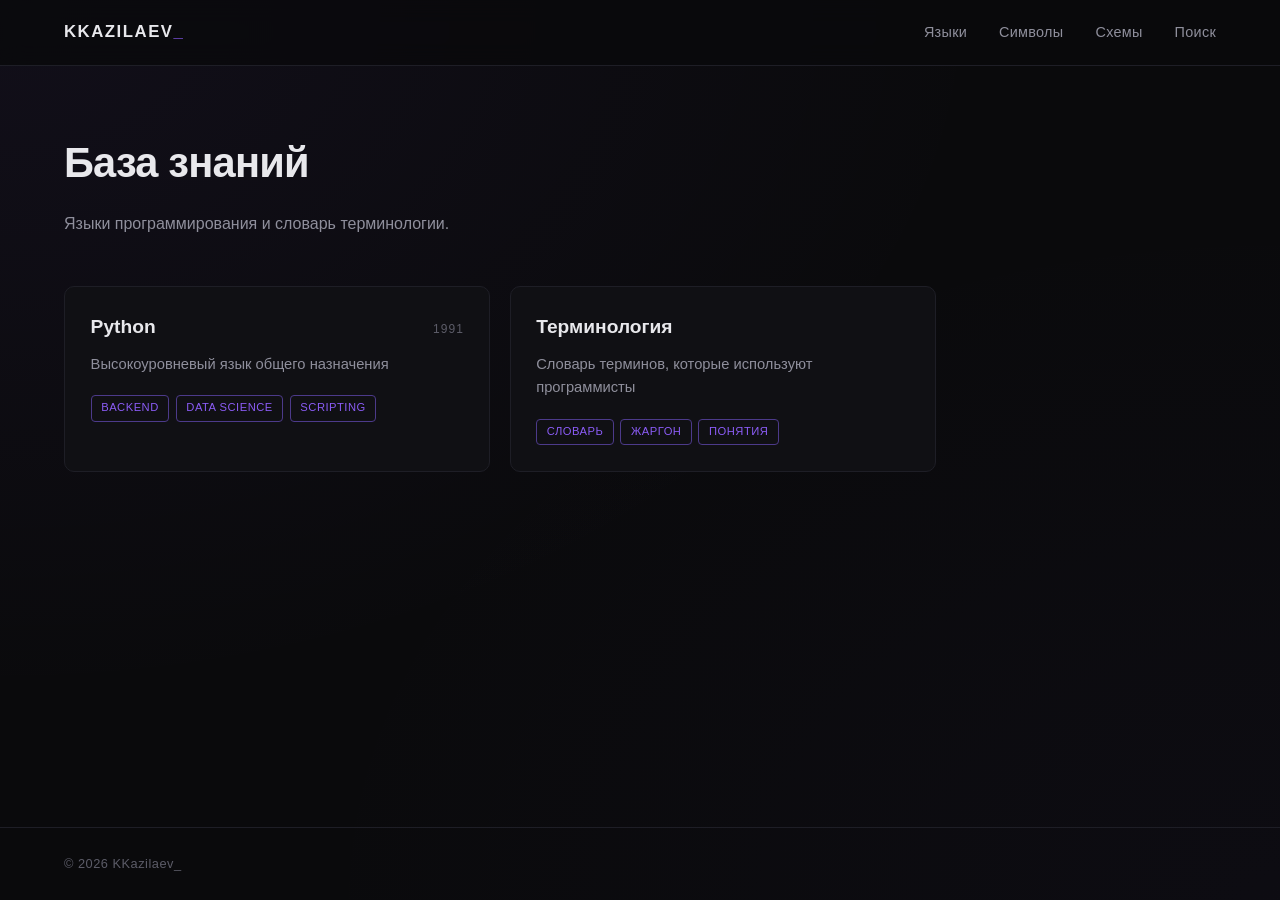
==== languages/index.html @ 0dccd9fa "Initial commit: Arsenal project" ====
<!DOCTYPE html>
<html lang="ru">
<head>
    <meta charset="UTF-8">
    <meta name="viewport" content="width=device-width, initial-scale=1.0">
    <title>База знаний — KKazilaev_</title>
    <link rel="stylesheet" href="../global.css">
</head>
<body>

    <header class="nav">
        <div class="nav__logo">KKazilaev<span>_</span></div>
        <nav class="nav__menu">
            <a href="../languages/">Языки</a>
            <a href="../symbols/">Символы</a>
            <a href="../schemes/">Схемы</a>
            <a href="../search/">Поиск</a>
        </nav>
    </header>

    <main class="page">
        <h1 class="page__title">База знаний</h1>
        <p class="page__subtitle">Языки программирования и словарь терминологии.</p>

        <div id="list" class="cards"></div>
    </main>

    <footer class="footer">
        <p>© 2026 KKazilaev_</p>
    </footer>

    <script>
        function esc(str) {
            if (str == null) return '';
            return String(str)
                .replace(/&/g, '&amp;')
                .replace(/</g, '&lt;')
                .replace(/>/g, '&gt;');
        }

        function cardUrl(item) {
            if (item.type === 'terms') return './terms.html';
            return `./lang.html?id=${item.id}`;
        }

        async function loadList() {
            const list = document.getElementById('list');

            try {
                const res  = await fetch('../data/index.json');
                const data = await res.json();

                const items = data.items || data.languages || [];

                if (!items.length) {
                    list.innerHTML = '<p class="empty">Пока пусто.</p>';
                    return;
                }

                list.innerHTML = items.map(item => `
                    <a class="card" href="${cardUrl(item)}">
                        <div class="card__head">
                            <h2 class="card__title">${esc(item.name)}</h2>
                            ${item.year ? `<span class="card__year">${esc(item.year)}</span>` : ''}
                        </div>
                        <p class="card__desc">${esc(item.short)}</p>
                        <div class="card__tags">
                            ${(item.tags || []).map(t => `<span class="tag">${esc(t)}</span>`).join('')}
                        </div>
                    </a>
                `).join('');

            } catch (e) {
                list.innerHTML = '<p class="empty">Не удалось загрузить список.</p>';
                console.error(e);
            }
        }

        loadList();
    </script>

</body>
</html>
---- global.css ----
/* =====================
   Переменные (палитра)
   ===================== */
:root {
    /* Фоны — глубокие, не плоские */
    --bg:          #0a0a0c;
    --bg-soft:     #101014;
    --bg-elev:     #16161c;

    /* Границы */
    --border:      #1e1e26;
    --border-soft: #26262f;

    /* Текст */
    --text:        #e8e8ec;
    --text-dim:    #8f8f9c;
    --text-mute:   #5c5c68;

    /* Фиолетовый — ТОЛЬКО для обводок и мелкого текста */
    --violet:      #8b5cf6;
    --violet-soft: #6d4bd1;
    --violet-dim:  #4c3a8a;

    /* Тонкая подсветка для глубины */
    --glow:        rgba(139, 92, 246, 0.08);

    /* Единый отступ от края — задаёт ритм всему сайту */
    --pad-x:       4rem;
}

/* =====================
   Сброс
   ===================== */
* {
    margin: 0;
    padding: 0;
    box-sizing: border-box;
}

html {
    scroll-behavior: smooth;
}

body {
    font-family: -apple-system, BlinkMacSystemFont, "Segoe UI", Roboto, Arial, sans-serif;
    background: var(--bg);
    background-image:
        radial-gradient(ellipse at top left, rgba(139, 92, 246, 0.06), transparent 55%),
        radial-gradient(ellipse at bottom right, rgba(109, 75, 209, 0.03), transparent 55%);
    background-attachment: fixed;
    color: var(--text);
    line-height: 1.6;
    min-height: 100vh;
    display: flex;
    flex-direction: column;
    -webkit-font-smoothing: antialiased;
    text-rendering: optimizeLegibility;
}

a {
    color: inherit;
    text-decoration: none;
}

/* =====================
   Навигация
   ===================== */
.nav {
    display: flex;
    align-items: center;
    justify-content: space-between;
    padding: 1.2rem var(--pad-x);
    border-bottom: 1px solid var(--border);
    background: rgba(10, 10, 12, 0.85);
    backdrop-filter: blur(12px);
    -webkit-backdrop-filter: blur(12px);
    position: sticky;
    top: 0;
    z-index: 10;
}

.nav__logo {
    font-weight: 600;
    font-size: 1.05rem;
    letter-spacing: 1.5px;
    text-transform: uppercase;
    color: var(--text);
}

.nav__logo span {
    color: var(--violet);
}

.nav__menu {
    display: flex;
    gap: 2rem;
}

.nav__menu a {
    color: var(--text-dim);
    font-size: 0.9rem;
    letter-spacing: 0.3px;
    transition: color 0.25s ease;
    position: relative;
}

.nav__menu a:hover {
    color: var(--text);
}

.nav__menu a::after {
    content: "";
    position: absolute;
    left: 0;
    bottom: -6px;
    width: 0;
    height: 1px;
    background: var(--violet);
    transition: width 0.3s ease;
}

.nav__menu a:hover::after {
    width: 100%;
}

/* =====================
   Главный блок — ВСЁ СЛЕВА
   ===================== */
.hero {
    flex: 1;
    display: flex;
    flex-direction: column;
    justify-content: center;
    align-items: flex-start;
    text-align: left;
    padding: 5rem var(--pad-x);
    max-width: 900px;
}

.hero__title {
    font-size: clamp(2.2rem, 5vw, 3.6rem);
    font-weight: 700;
    letter-spacing: -1.2px;
    line-height: 1.1;
    margin-bottom: 1.6rem;
    color: var(--text);
    max-width: 700px;
}

.hero__title span {
    color: var(--violet);
    font-weight: 700;
}

.hero__subtitle {
    color: var(--text-dim);
    font-size: clamp(1rem, 1.8vw, 1.1rem);
    font-weight: 400;
    max-width: 560px;
    margin-bottom: 3rem;
    line-height: 1.75;
}

/* =====================
   Кнопка — обводка фиолетовая, текст мелкий серый
   ===================== */
.hero__btn {
    display: inline-block;
    padding: 0.9rem 2.2rem;
    background: transparent;
    color: var(--text-dim);
    border: 1px solid var(--violet-dim);
    border-radius: 6px;
    font-size: 0.85rem;
    font-weight: 400;
    letter-spacing: 1.5px;
    text-transform: uppercase;
    transition: all 0.3s ease;
}

.hero__btn:hover {
    border-color: var(--violet);
    color: var(--violet);
    box-shadow: 0 0 0 1px var(--violet-dim), 0 0 24px var(--glow);
}

/* =====================
   Подвал — тоже слева
   ===================== */
.footer {
    padding: 1.6rem var(--pad-x);
    border-top: 1px solid var(--border);
    color: var(--text-mute);
    font-size: 0.8rem;
    letter-spacing: 0.5px;
    text-align: left;
}

/* =====================
   Статусные экраны — ПО ЦЕНТРУ
   ===================== */
.status {
    flex: 1;
    display: flex;
    flex-direction: column;
    justify-content: center;
    align-items: center;
    text-align: center;
    padding: 4rem 2rem;
    min-height: 100vh;
}

/* --- Анимация точек --- */
.loading {
    display: inline-flex;
    align-items: baseline;
    color: var(--text-dim);
    font-size: 0.95rem;
    letter-spacing: 1px;
    text-transform: uppercase;
}

.loading__label {
    color: var(--text-dim);
}

.loading__dots {
    display: inline-block;
    width: 1.4em;
    text-align: left;
    margin-left: 2px;
    color: var(--violet);
}

.loading__dots span {
    opacity: 0;
    animation: dotFade 1.4s infinite;
}

.loading__dots span:nth-child(1) { animation-delay: 0s;   }
.loading__dots span:nth-child(2) { animation-delay: 0.2s; }
.loading__dots span:nth-child(3) { animation-delay: 0.4s; }

@keyframes dotFade {
    0%, 20%   { opacity: 0; }
    40%, 60%  { opacity: 1; }
    80%, 100% { opacity: 0; }
}

/* --- Ошибка (когда через 3 сек не ушли) --- */
.status__title {
    font-size: clamp(1.6rem, 4vw, 2.2rem);
    font-weight: 600;
    color: var(--text);
    margin-bottom: 1rem;
    letter-spacing: -0.6px;
}

.status__text {
    color: var(--text-dim);
    font-size: 0.98rem;
    max-width: 480px;
    margin: 0 auto 2.2rem auto;   /* ← auto по бокам = центр */
    line-height: 1.75;
    text-align: center;           /* ← на всякий случай */
}

.status__btn {
    padding: 0.85rem 2rem;
    background: transparent;
    color: var(--text-dim);
    border: 1px solid var(--violet-dim);
    border-radius: 6px;
    font-size: 0.8rem;
    font-family: inherit;
    letter-spacing: 1.5px;
    text-transform: uppercase;
    cursor: pointer;
    transition: all 0.3s ease;
}

.status__btn:hover {
    border-color: var(--violet);
    color: var(--violet);
    box-shadow: 0 0 0 1px var(--violet-dim), 0 0 24px var(--glow);
}

/* =====================
   Адаптив
   ===================== */
@media (max-width: 900px) {
    :root {
        --pad-x: 2.5rem;
    }
}

@media (max-width: 600px) {
    :root {
        --pad-x: 1.4rem;
    }

    .nav {
        padding: 1rem var(--pad-x);
        flex-direction: column;
        align-items: flex-start;
        gap: 0.9rem;
    }

    .nav__menu {
        gap: 1.4rem;
        font-size: 0.85rem;
        flex-wrap: wrap;
    }

    .hero {
        padding: 3rem var(--pad-x);
    }

    .hero__title {
        letter-spacing: -0.6px;
    }
}

/* =====================
   Страницы (Языки, Символы, Схемы, Поиск)
   ===================== */
.page {
    flex: 1;
    padding: 4rem var(--pad-x);
    max-width: 1000px;
}

.page__title {
    font-size: clamp(1.8rem, 4vw, 2.6rem);
    font-weight: 700;
    letter-spacing: -0.8px;
    margin-bottom: 0.8rem;
    color: var(--text);
}

.page__meta {
    color: var(--text-mute);
    font-size: 0.85rem;
    letter-spacing: 0.5px;
    text-transform: uppercase;
    margin-bottom: 1.2rem;
}

.page__subtitle {
    color: var(--text-dim);
    font-size: 1rem;
    max-width: 620px;
    margin-bottom: 3rem;
    line-height: 1.75;
}

/* --- Карточки языков --- */
.cards {
    display: grid;
    grid-template-columns: repeat(auto-fill, minmax(280px, 1fr));
    gap: 1.2rem;
}

.card {
    display: block;
    padding: 1.6rem;
    background: var(--bg-soft);
    border: 1px solid var(--border);
    border-radius: 10px;
    transition: border-color 0.25s ease, transform 0.2s ease;
}

.card:hover {
    border-color: var(--violet-dim);
    transform: translateY(-2px);
}

.card__head {
    display: flex;
    justify-content: space-between;
    align-items: baseline;
    margin-bottom: 0.6rem;
}

.card__title {
    font-size: 1.2rem;
    font-weight: 600;
    color: var(--text);
}

.card__year {
    font-size: 0.75rem;
    color: var(--text-mute);
    letter-spacing: 1px;
}

.card__desc {
    color: var(--text-dim);
    font-size: 0.92rem;
    margin-bottom: 1.2rem;
    line-height: 1.6;
}

.card__tags {
    display: flex;
    flex-wrap: wrap;
    gap: 0.4rem;
}

.tag {
    font-size: 0.7rem;
    color: var(--violet);
    border: 1px solid var(--violet-dim);
    border-radius: 4px;
    padding: 0.2rem 0.6rem;
    letter-spacing: 0.5px;
    text-transform: uppercase;
}

/* --- Секции языка --- */
.section {
    margin-bottom: 2.5rem;
}

.section__title {
    font-size: 1rem;
    font-weight: 600;
    color: var(--text);
    letter-spacing: 0.5px;
    text-transform: uppercase;
    margin-bottom: 1rem;
    padding-bottom: 0.6rem;
    border-bottom: 1px solid var(--border);
}

.table {
    display: flex;
    flex-direction: column;
}

.row {
    display: grid;
    grid-template-columns: 220px 1fr;
    gap: 1.5rem;
    padding: 0.8rem 0;
    border-bottom: 1px solid var(--border);
    align-items: baseline;
}

.row:last-child {
    border-bottom: none;
}

.row__code {
    font-family: "SF Mono", Consolas, "Courier New", monospace;
    font-size: 0.9rem;
    color: var(--violet);
    background: var(--bg-elev);
    padding: 0.25rem 0.6rem;
    border-radius: 4px;
    display: inline-block;
    width: fit-content;
}

.row__desc {
    color: var(--text-dim);
    font-size: 0.92rem;
}

/* --- Прочее --- */
.back {
    display: inline-block;
    color: var(--text-mute);
    font-size: 0.85rem;
    margin-bottom: 2rem;
    letter-spacing: 0.5px;
    transition: color 0.2s ease;
}

.back:hover {
    color: var(--violet);
}

.empty {
    color: var(--text-mute);
    font-size: 0.95rem;
}

.loading-inline {
    color: var(--text-dim);
    font-size: 0.95rem;
}

/* --- Адаптив для страниц --- */
@media (max-width: 600px) {
    .row {
        grid-template-columns: 1fr;
        gap: 0.4rem;
    }
}

/* =====================
   Раскрывающиеся строки команд (details)
   ===================== */
.row {
    border-bottom: 1px solid var(--border);
    display: block;
    width: 100%;
}

.row:last-child {
    border-bottom: none;
}

/* Заголовок строки — всегда виден */
.row__summary {
    display: flex;
    align-items: baseline;
    gap: 1.5rem;
    padding: 0.85rem 0;
    cursor: pointer;
    list-style: none;
    width: 100%;
}

/* Убираем стандартный треугольник */
.row__summary::-webkit-details-marker { display: none; }
.row__summary::marker { content: ""; }

.row__summary:hover {
    background: rgba(139, 92, 246, 0.04);
}

/* Код команды */
.row__code {
    font-family: "SF Mono", Consolas, "Courier New", monospace;
    font-size: 0.88rem;
    color: var(--violet);
    background: var(--bg-elev);
    padding: 0.25rem 0.6rem;
    border-radius: 4px;
    flex: 0 0 260px;          /* фиксированная ширина, не растягивается */
    max-width: 260px;
    word-break: break-word;
}

/* Краткое описание */
.row__desc {
    color: var(--text-dim);
    font-size: 0.92rem;
    flex: 1 1 auto;           /* занимает оставшееся место */
    min-width: 0;             /* без этого flex-элемент не сжимается */
    word-break: normal;
    overflow-wrap: break-word;
}

/* Подробное объяснение — ВСЕГДА снизу, во всю ширину */
.row__detail {
    display: block;
    width: 100%;
    padding: 0 0 1.2rem 0;
    color: var(--text-mute);
    font-size: 0.88rem;
    line-height: 1.7;
    max-width: 780px;
    word-break: normal;
    overflow-wrap: break-word;
}

/* Когда раскрыто */
.row[open] .row__summary {
    background: rgba(139, 92, 246, 0.05);
}

.row[open] .row__desc {
    color: var(--text);
}

/* Адаптив */
@media (max-width: 600px) {
    .row__summary {
        flex-direction: column;
        align-items: flex-start;
        gap: 0.4rem;
    }

    .row__code {
        flex: 0 0 auto;
        max-width: 100%;
    }

    .row__detail {
        padding-left: 0;
    }
}

/* =====================
   Поиск
   ===================== */
.terms-search {
    margin-bottom: 2.5rem;
    max-width: 480px;
}

.terms-search input {
    width: 100%;
    padding: 0.85rem 1.1rem;
    background: var(--bg-elev);            /* ← светлее, чем bg-soft */
    border: 1px solid var(--border-soft);  /* ← граница заметнее */
    border-radius: 8px;
    color: var(--text);
    font-size: 0.95rem;
    font-family: inherit;
    outline: none;
    transition: border-color 0.25s ease, box-shadow 0.25s ease, background 0.25s ease;
    -webkit-appearance: none;
    appearance: none;
}

.terms-search input:hover {
    border-color: var(--violet-dim);
}

.terms-search input:focus {
    background: var(--bg-soft);
    border-color: var(--violet);
    box-shadow: 0 0 0 3px rgba(139, 92, 246, 0.12);
}

.terms-search input::placeholder {
    color: var(--text-mute);
    opacity: 1;
}

.terms-search input:-webkit-autofill,
.terms-search input:-webkit-autofill:hover,
.terms-search input:-webkit-autofill:focus {
    -webkit-text-fill-color: var(--text);
    -webkit-box-shadow: 0 0 0 1000px var(--bg-elev) inset;
    transition: background-color 5000s ease-in-out 0s;
    caret-color: var(--text);
}
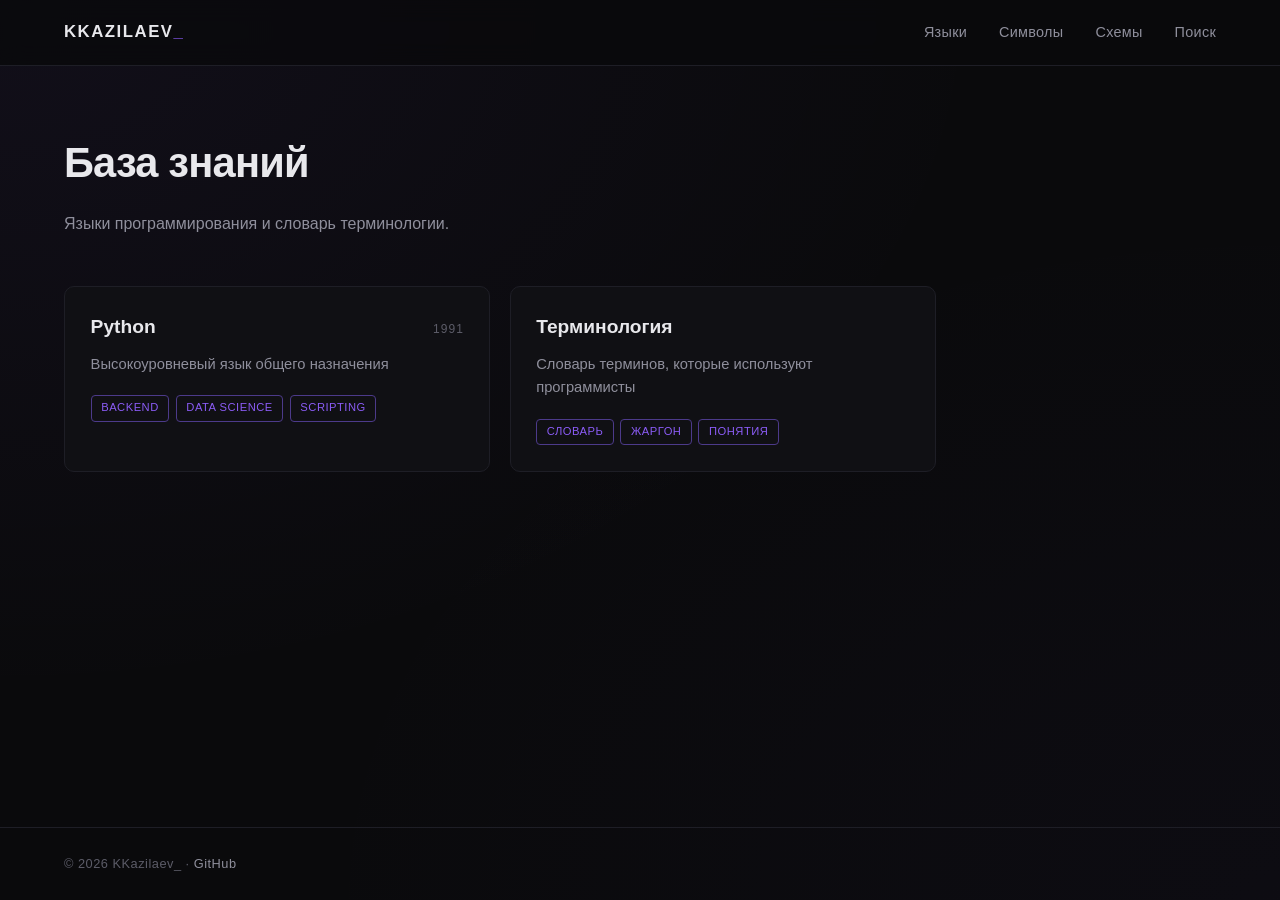
==== commit 96f02cef: "Add logo link and GitHub footer link" ====
--- a/languages/index.html
+++ b/languages/index.html
@@ -9,7 +9,7 @@
 <body>
 
     <header class="nav">
-        <div class="nav__logo">KKazilaev<span>_</span></div>
+        <div href="../home/" class="nav__logo">KKazilaev<span>_</span></div>
         <nav class="nav__menu">
             <a href="../languages/">Языки</a>
             <a href="../symbols/">Символы</a>
@@ -26,7 +26,7 @@
     </main>
 
     <footer class="footer">
-        <p>© 2026 KKazilaev_</p>
+    <p>© 2026 KKazilaev_ · <a href="https://github.com/kkazilaev/pomoshkkazilaev" target="_blank" rel="noopener">GitHub</a></p>
     </footer>
 
     <script>
--- a/global.css
+++ b/global.css
@@ -639,4 +639,18 @@
     -webkit-box-shadow: 0 0 0 1000px var(--bg-elev) inset;
     transition: background-color 5000s ease-in-out 0s;
     caret-color: var(--text);
+}
+
+/* =====================
+   Ссылка в подвале
+   ===================== */
+.footer a {
+    color: var(--text-dim);
+    border-bottom: 1px solid transparent;
+    transition: color 0.25s ease, border-color 0.25s ease;
+}
+
+.footer a:hover {
+    color: var(--violet);
+    border-bottom-color: var(--violet-dim);
 }
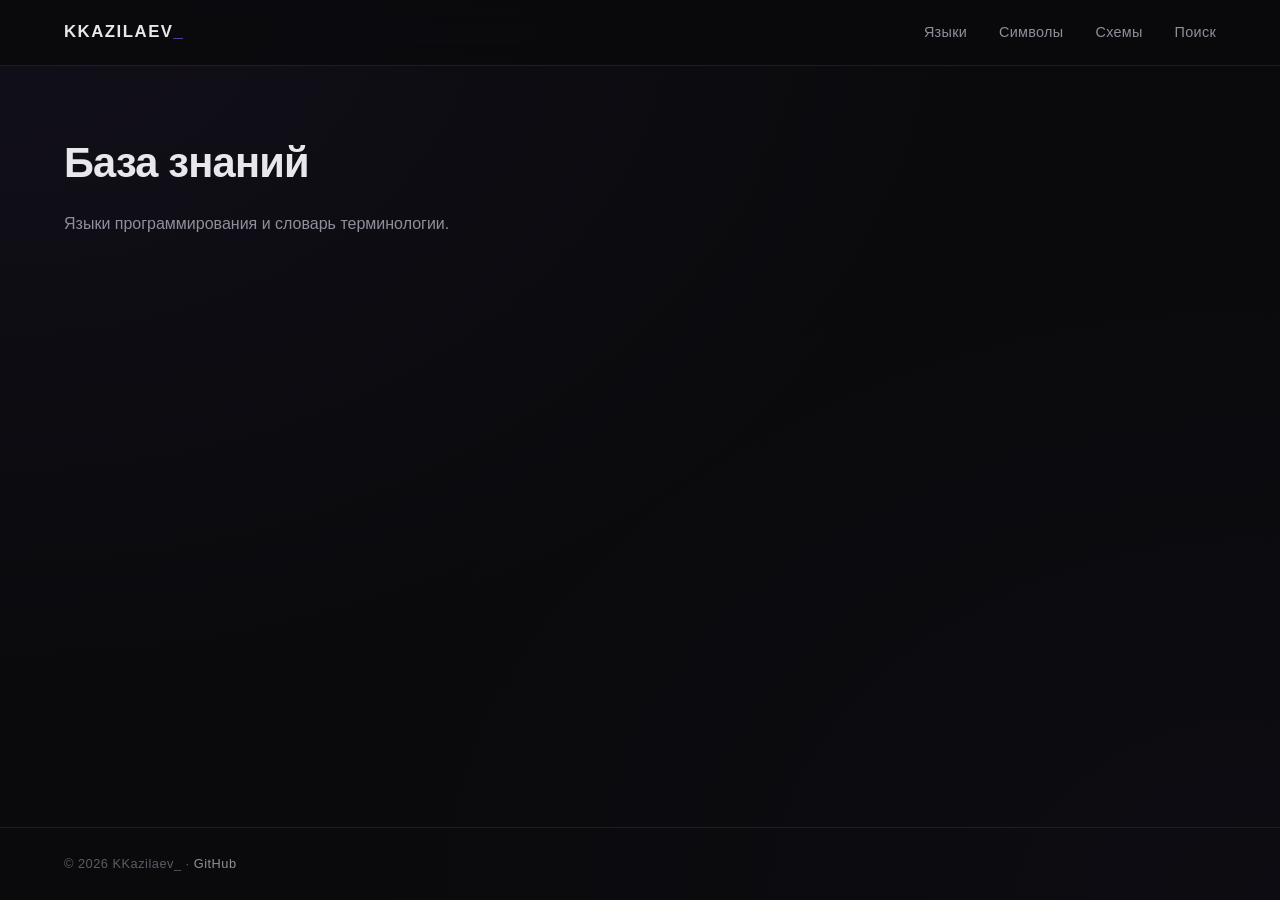
==== commit 50fca346: "Незначительные правки в интерфейсе" ====
--- a/languages/index.html
+++ b/languages/index.html
@@ -9,7 +9,7 @@
 <body>
 
     <header class="nav">
-        <div href="../home/" class="nav__logo">KKazilaev<span>_</span></div>
+        <a href="../home/" class="nav__logo">KKazilaev<span>_</span></a>
         <nav class="nav__menu">
             <a href="../languages/">Языки</a>
             <a href="../symbols/">Символы</a>
@@ -21,22 +21,17 @@
     <main class="page">
         <h1 class="page__title">База знаний</h1>
         <p class="page__subtitle">Языки программирования и словарь терминологии.</p>
-
         <div id="list" class="cards"></div>
     </main>
 
     <footer class="footer">
-    <p>© 2026 KKazilaev_ · <a href="https://github.com/kkazilaev/pomoshkkazilaev" target="_blank" rel="noopener">GitHub</a></p>
+        <p>© 2026 KKazilaev_ · <a href="https://github.com/kkazilaev/pomoshkkazilaev" target="_blank" rel="noopener">GitHub</a></p>
     </footer>
 
-    <script>
-        function esc(str) {
-            if (str == null) return '';
-            return String(str)
-                .replace(/&/g, '&amp;')
-                .replace(/</g, '&lt;')
-                .replace(/>/g, '&gt;');
-        }
+    <script type="module">
+        import { esc, markActiveNav } from './render.js';
+
+        markActiveNav();
 
         function cardUrl(item) {
             if (item.type === 'terms') return './terms.html';
@@ -49,7 +44,6 @@
             try {
                 const res  = await fetch('../data/index.json');
                 const data = await res.json();
-
                 const items = data.items || data.languages || [];
 
                 if (!items.length) {
--- a/global.css
+++ b/global.css
@@ -120,6 +120,15 @@
 }
 
 .nav__menu a:hover::after {
+    width: 100%;
+}
+
+/* Активный пункт меню — та страница, где мы сейчас */
+.nav__menu a.is-active {
+    color: var(--text);
+}
+
+.nav__menu a.is-active::after {
     width: 100%;
 }
 
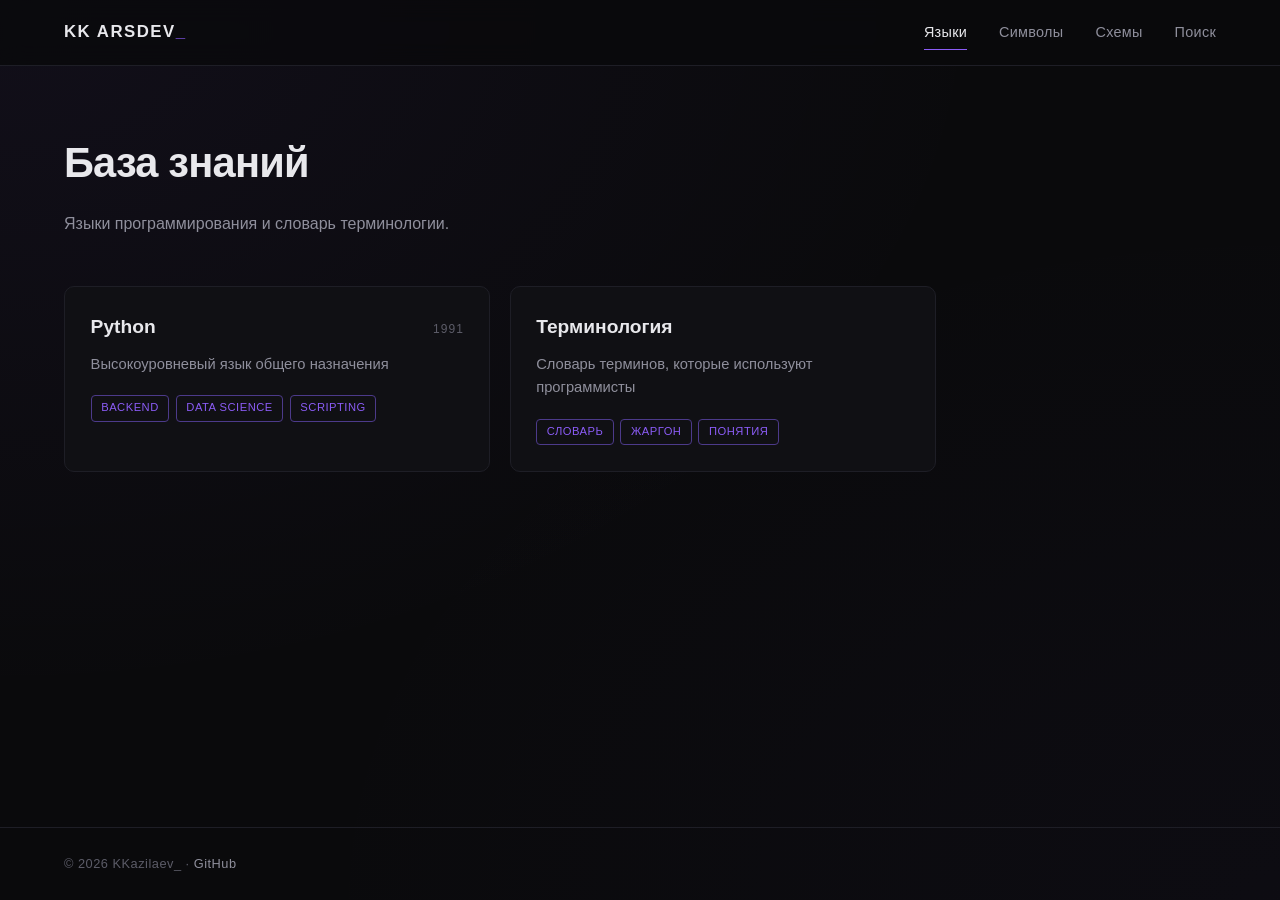
==== commit 37a3da81: "Ребрендинг" ====
--- a/languages/index.html
+++ b/languages/index.html
@@ -3,13 +3,13 @@
 <head>
     <meta charset="UTF-8">
     <meta name="viewport" content="width=device-width, initial-scale=1.0">
-    <title>База знаний — KKazilaev_</title>
+    <title>База знаний — KK ArsDev<span>_</span></title>
     <link rel="stylesheet" href="../global.css">
 </head>
 <body>
 
     <header class="nav">
-        <a href="../home/" class="nav__logo">KKazilaev<span>_</span></a>
+        <a href="../home/" class="nav__logo">KK ArsDev<span>_</span></a>
         <nav class="nav__menu">
             <a href="../languages/">Языки</a>
             <a href="../symbols/">Символы</a>
--- a/global.css
+++ b/global.css
@@ -662,4 +662,94 @@
 .footer a:hover {
     color: var(--violet);
     border-bottom-color: var(--violet-dim);
+}
+
+/* =====================
+   Многострочный код в схемах
+   ===================== */
+.row__code {
+    white-space: pre-wrap;      /* сохраняет переносы */
+    font-size: 0.82rem;
+    line-height: 1.5;
+}
+
+.row__summary {
+    align-items: flex-start;    /* выравнивание по верху */
+}
+
+/* В раскрытом виде — код крупнее */
+.row[open] .row__code {
+    font-size: 0.85rem;
+}
+
+/* =====================
+   Глобальный поиск
+   ===================== */
+.search-status {
+    color: var(--text-mute);
+    font-size: 0.85rem;
+    letter-spacing: 0.5px;
+    margin-bottom: 2rem;
+    min-height: 1.2rem;
+}
+
+.search-row {
+    display: block;
+    border-bottom: 1px solid var(--border);
+    padding: 0.85rem 0;
+    text-decoration: none;
+    color: inherit;
+    transition: background 0.2s ease;
+}
+
+.search-row:hover {
+    background: rgba(139, 92, 246, 0.05);
+}
+
+.search-row .row__summary {
+    display: flex;
+    align-items: baseline;
+    gap: 1.5rem;
+    padding: 0;
+    cursor: pointer;
+}
+
+.search-row .row__detail {
+    padding: 0.3rem 0 0 0;
+    margin-left: 0;
+    color: var(--text-mute);
+    font-size: 0.78rem;
+}
+
+.search-row small {
+    letter-spacing: 0.5px;
+    text-transform: uppercase;
+}
+
+/* Убираем маркер details, потому что это ссылка */
+.search-row .row__summary::marker {
+    content: "";
+}
+
+/* =====================
+   Подсветка объекта после перехода из поиска
+   ===================== */
+.row__code.is-highlighted {
+    background: var(--violet) !important;
+    color: #fff !important;
+    box-shadow: 0 0 0 4px rgba(139, 92, 246, 0.25);
+    transition: background 0.3s ease, color 0.3s ease, box-shadow 0.3s ease;
+    animation: pulseHighlight 2.5s ease;
+}
+
+@keyframes pulseHighlight {
+    0%   { box-shadow: 0 0 0 0 rgba(139, 92, 246, 0.7); }
+    50%  { box-shadow: 0 0 0 8px rgba(139, 92, 246, 0.2); }
+    100% { box-shadow: 0 0 0 4px rgba(139, 92, 246, 0.25); }
+}
+
+/* Если объект внутри раскрытого details — лёгкая подсветка всей строки */
+details.row[open] .row__code.is-highlighted {
+    background: var(--violet) !important;
+    color: #fff !important;
 }
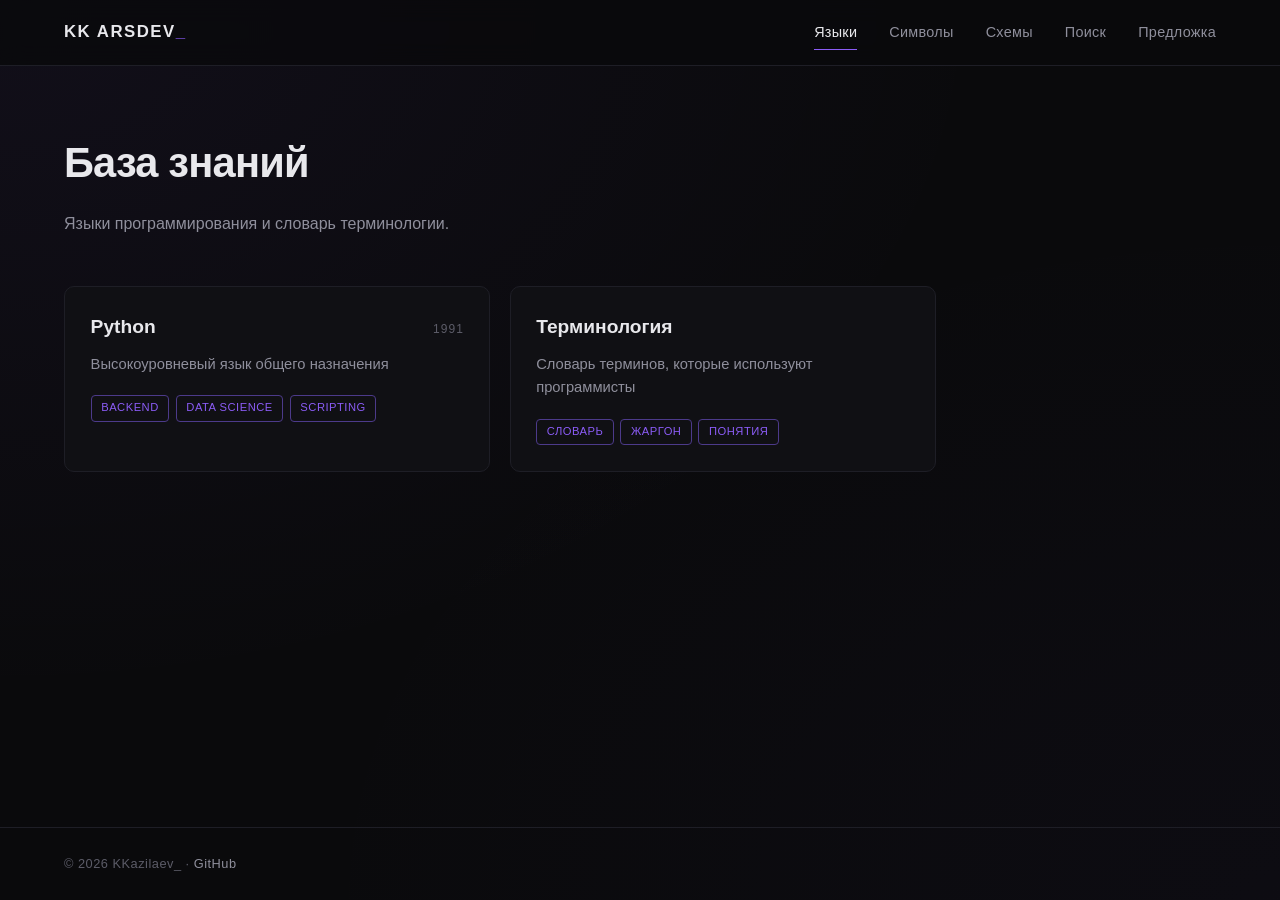
==== commit a8065abb: "добавлена предложка" ====
--- a/languages/index.html
+++ b/languages/index.html
@@ -11,10 +11,11 @@
     <header class="nav">
         <a href="../home/" class="nav__logo">KK ArsDev<span>_</span></a>
         <nav class="nav__menu">
-            <a href="../languages/">Языки</a>
+            <a href="../languages/" class="is-active">Языки</a>
             <a href="../symbols/">Символы</a>
             <a href="../schemes/">Схемы</a>
             <a href="../search/">Поиск</a>
+            <a href="../suggest/">Предложка</a>
         </nav>
     </header>
 
--- a/global.css
+++ b/global.css
@@ -752,4 +752,74 @@
 details.row[open] .row__code.is-highlighted {
     background: var(--violet) !important;
     color: #fff !important;
+}
+
+/* =====================
+   Страница «Предложка»
+   ===================== */
+.suggest {
+    flex: 1;
+    display: flex;
+    flex-direction: column;
+    justify-content: center;
+    align-items: flex-start;
+    text-align: left;
+    padding: 5rem var(--pad-x);
+    max-width: 900px;
+}
+
+.suggest__title {
+    font-size: clamp(2rem, 4.5vw, 3rem);
+    font-weight: 700;
+    letter-spacing: -1px;
+    line-height: 1.15;
+    margin-bottom: 1.4rem;
+    color: var(--text);
+}
+
+.suggest__text {
+    color: var(--text-dim);
+    font-size: clamp(0.98rem, 1.8vw, 1.08rem);
+    max-width: 520px;
+    margin-bottom: 3rem;
+    line-height: 1.75;
+}
+
+.suggest__qr {
+    padding: 1.5rem;
+    background: #fff;              /* белый фон — чтобы QR сканировался надёжно */
+    border: 1px solid var(--violet-dim);
+    border-radius: 10px;
+    display: inline-block;
+    transition: border-color 0.3s ease, box-shadow 0.3s ease;
+}
+
+.suggest__qr:hover {
+    border-color: var(--violet);
+    box-shadow: 0 0 0 1px var(--violet-dim), 0 0 28px var(--glow);
+}
+
+.suggest__qr img {
+    display: block;
+    width: 220px;
+    height: 220px;
+}
+
+.suggest__hint {
+    margin-top: 1.5rem;
+    color: var(--text-mute);
+    font-size: 0.85rem;
+    letter-spacing: 0.3px;
+}
+
+/* Адаптив */
+@media (max-width: 600px) {
+    .suggest {
+        padding: 3rem var(--pad-x);
+    }
+
+    .suggest__qr img {
+        width: 180px;
+        height: 180px;
+    }
 }
